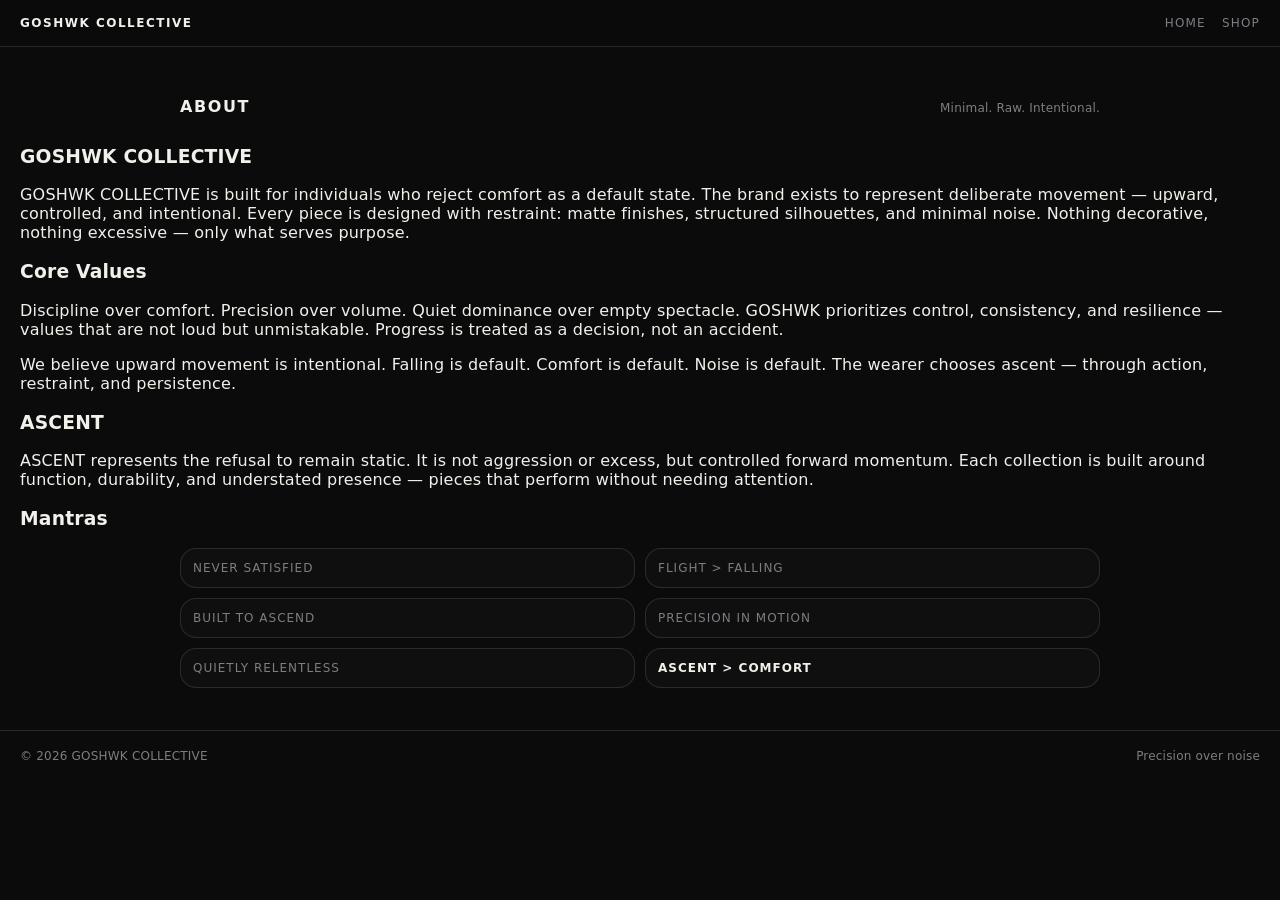
==== about.html @ 1ef2240b "Add files via upload" ====
<!doctype html>
<html lang="en">
<head>
  <meta charset="utf-8" />
  <meta name="viewport" content="width=device-width, initial-scale=1" />
  <title>About — GOSHWK COLLECTIVE</title>
  <link rel="stylesheet" href="style.css" />
</head>
<body>
  <header class="topbar">
    <a class="brand" href="index.html">GOSHWK COLLECTIVE</a>
    <nav class="nav">
      <a href="index.html">Home</a>
      <a href="shop.html">Shop</a>
    </nav>
  </header>

  <main class="section">
    <div class="sectionHead">
      <h2>About</h2>
      <p class="small muted">Minimal. Raw. Intentional.</p>
    </div>

    <div class="aboutWrap">

      <!-- BRAND -->
      <div class="panel">
        <h3 class="aboutTitle">GOSHWK COLLECTIVE</h3>
        <p class="aboutText">
          GOSHWK COLLECTIVE is built for individuals who reject comfort as a default state.
          The brand exists to represent deliberate movement — upward, controlled, and
          intentional. Every piece is designed with restraint: matte finishes, structured
          silhouettes, and minimal noise. Nothing decorative, nothing excessive — only
          what serves purpose.
        </p>
      </div>

      <!-- CORE VALUES -->
      <div class="panel">
        <h3 class="aboutTitle">Core Values</h3>
        <p class="aboutText">
          Discipline over comfort. Precision over volume. Quiet dominance over empty
          spectacle. GOSHWK prioritizes control, consistency, and resilience — values
          that are not loud but unmistakable. Progress is treated as a decision, not an
          accident.
        </p>

        <p class="aboutText">
          We believe upward movement is intentional. Falling is default. Comfort is
          default. Noise is default. The wearer chooses ascent — through action,
          restraint, and persistence.
        </p>
      </div>

      <!-- ASCENT CONCEPT -->
      <div class="panel">
        <h3 class="aboutTitle">ASCENT</h3>
        <p class="aboutText">
          ASCENT represents the refusal to remain static. It is not aggression or
          excess, but controlled forward momentum. Each collection is built around
          function, durability, and understated presence — pieces that perform without
          needing attention.
        </p>
      </div>

      <!-- MANTRAS -->
      <div class="panel">
        <h3 class="aboutTitle">Mantras</h3>
        <ul class="mantras oneCol">
          <li>Never satisfied</li>
          <li>Flight &gt; Falling</li>
          <li>Built to Ascend</li>
          <li>Precision in Motion</li>
          <li>Quietly Relentless</li>
          <li><strong>ASCENT &gt; COMFORT</strong></li>
        </ul>
      </div>

    </div>
  </main>

  <footer class="footer">
    <span class="muted">© <span id="year"></span> GOSHWK COLLECTIVE</span>
    <span class="muted">Precision over noise</span>
  </footer>

  <script>
    document.getElementById("year").textContent =
      new Date().getFullYear();
  </script>
</body>
</html>
---- style.css ----
:root{
  --bg:#0b0b0c;
  --fg:#f2f0ea;
  --muted:#7b7e82;
  --olive:#5b614c;
  --accent:#f2a400;
  --line:rgba(242,240,234,.12);
}

*{box-sizing:border-box}
html,body{height:100%}
body{
  margin:0;
  font-family: ui-sans-serif, system-ui, -apple-system, Segoe UI, Roboto, Arial;
  background:var(--bg);
  color:var(--fg);
  letter-spacing:.2px;
}

a{color:inherit;text-decoration:none}
a:hover{opacity:.85}

.topbar{
  position:sticky; top:0;
  display:flex; align-items:center; justify-content:space-between;
  padding:16px 20px;
  background:rgba(11,11,12,.86);
  backdrop-filter: blur(10px);
  border-bottom:1px solid var(--line);
  z-index:10;
}
.brand{
  font-weight:700;
  letter-spacing:1.5px;
  font-size:12px;
}
.nav{display:flex; gap:16px; align-items:center}
.nav a{font-size:12px; letter-spacing:1.2px; text-transform:uppercase; color:var(--muted)}
.nav a:hover{color:var(--fg)}

.hero{
  min-height:78vh;
  display:grid;
  place-items:center;
  padding:40px 20px;
  border-bottom:1px solid var(--line);
  background:
    radial-gradient(800px 400px at 20% 20%, rgba(242,164,0,.08), transparent 60%),
    radial-gradient(900px 500px at 80% 30%, rgba(91,97,76,.10), transparent 60%),
    linear-gradient(180deg, rgba(255,255,255,.02), transparent 50%);
}

.heroInner{max-width:920px; width:100%}
.kicker{
  margin:0 0 10px;
  font-size:11px;
  letter-spacing:2.2px;
  text-transform:uppercase;
  color:var(--muted);
}
.headline{
  margin:0;
  font-size:56px;
  line-height:1;
  letter-spacing:3px;
}
.subhead{
  margin:14px 0 10px;
  max-width:70ch;
  color:var(--fg);
  font-size:14px;
  line-height:1.7;
}
.quote{
  margin:0 0 22px;
  color:var(--muted);
  font-size:13px;
  letter-spacing:.6px;
}
.muted{color:var(--muted)}
.small{font-size:12px}

.heroActions{display:flex; gap:12px; flex-wrap:wrap}
.btn{
  display:inline-flex;
  align-items:center;
  justify-content:center;
  padding:12px 14px;
  border:1px solid var(--line);
  background:rgba(242,240,234,.06);
  border-radius:14px;
  font-size:12px;
  letter-spacing:1.2px;
  text-transform:uppercase;
}
.btn.ghost{
  background:transparent;
}
.btn:hover{
  border-color:rgba(242,240,234,.22);
}

.section{padding:42px 20px}
.sectionHead{
  display:flex;
  align-items:baseline;
  justify-content:space-between;
  gap:12px;
  max-width:920px;
  margin:0 auto 18px;
}
.section h2{
  margin:0;
  font-size:16px;
  letter-spacing:1.6px;
  text-transform:uppercase;
}

.grid{
  max-width:920px;
  margin:0 auto;
  display:grid;
  grid-template-columns:repeat(2, 1fr);
  gap:12px;
}
.tile{
  margin:0;
  border:1px solid var(--line);
  border-radius:18px;
  overflow:hidden;
  background:rgba(242,240,234,.03);
}
.tile img{width:100%; height:100%; object-fit:cover; display:block}
.ph{
  height:240px;
  display:grid;
  place-items:center;
  color:rgba(242,240,234,.35);
  letter-spacing:2px;
  font-size:12px;
  border-bottom:1px solid var(--line);
  background:
    linear-gradient(135deg, rgba(255,255,255,.03), transparent 60%),
    radial-gradient(420px 220px at 30% 30%, rgba(242,164,0,.06), transparent 60%);
}
figcaption{
  padding:12px 12px 14px;
  font-size:12px;
  letter-spacing:1px;
  text-transform:uppercase;
  color:var(--muted);
}

.mantras{
  max-width:920px;
  margin:0 auto;
  padding:0;
  list-style:none;
  display:grid;
  grid-template-columns:repeat(2, 1fr);
  gap:10px;
}
.mantras li{
  border:1px solid var(--line);
  border-radius:16px;
  padding:12px 12px;
  background:rgba(242,240,234,.02);
  color:var(--muted);
  font-size:12px;
  letter-spacing:1px;
  text-transform:uppercase;
}
.mantras li strong{color:var(--fg)}

.footer{
  display:flex;
  justify-content:space-between;
  gap:12px;
  padding:18px 20px;
  border-top:1px solid var(--line);
  font-size:12px;
}

@media (max-width:720px){
  .headline{font-size:40px}
  .grid{grid-template-columns:1fr}
  .mantras{grid-template-columns:1fr}
  .footer{flex-direction:column}
}
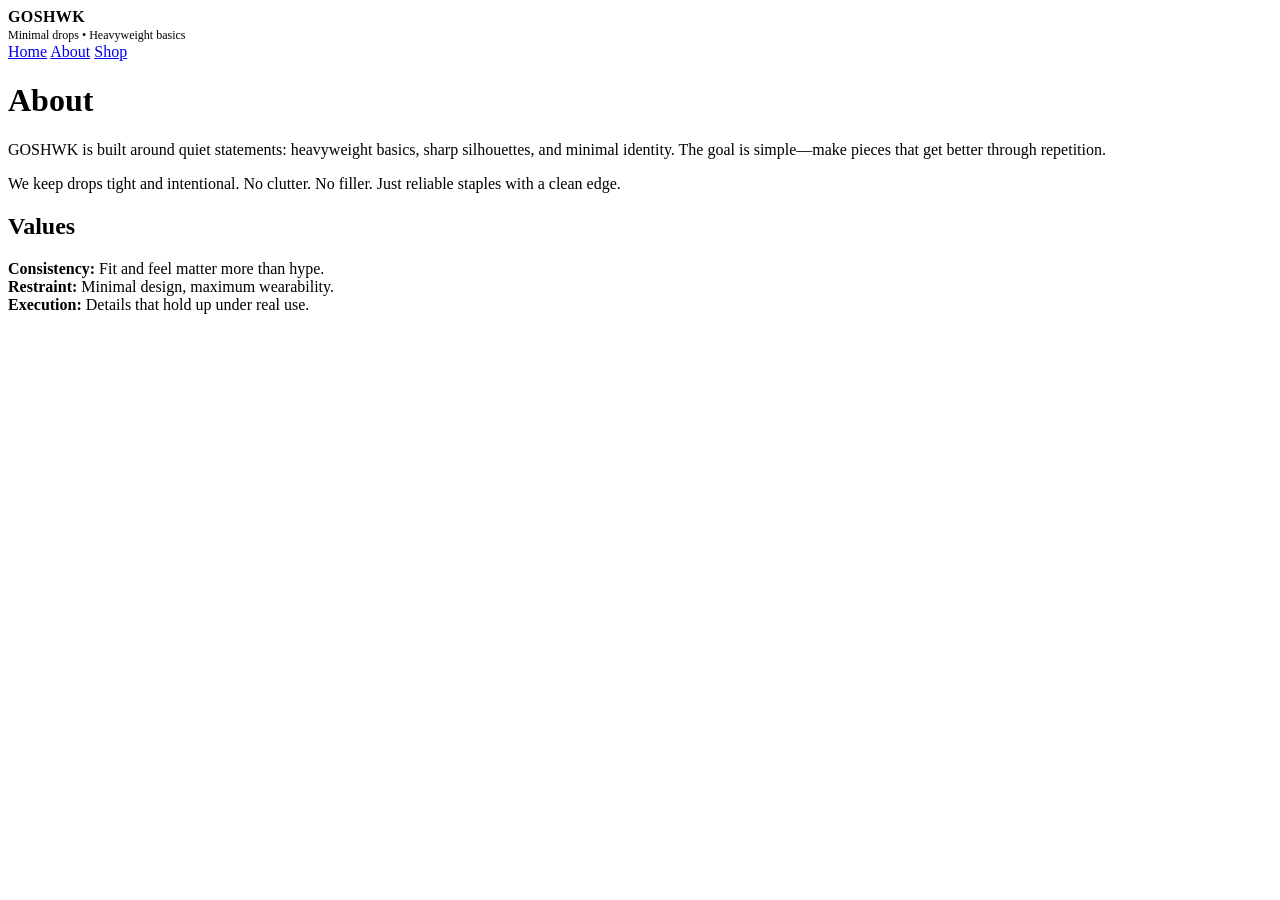
==== commit 47cf091f: "Update about.html" ====
--- a/about.html
+++ b/about.html
@@ -1,92 +1,49 @@
 <!doctype html>
 <html lang="en">
 <head>
-  <meta charset="utf-8" />
-  <meta name="viewport" content="width=device-width, initial-scale=1" />
-  <title>About — GOSHWK COLLECTIVE</title>
-  <link rel="stylesheet" href="style.css" />
+  <meta charset="UTF-8" />
+  <meta name="viewport" content="width=device-width, initial-scale=1"/>
+  <title>About — GOSHWK</title>
+  <link rel="stylesheet" href="styles.css" />
 </head>
 <body>
-  <header class="topbar">
-    <a class="brand" href="index.html">GOSHWK COLLECTIVE</a>
-    <nav class="nav">
-      <a href="index.html">Home</a>
-      <a href="shop.html">Shop</a>
-    </nav>
-  </header>
+  <div class="wrap">
+    <header>
+      <div class="brand">
+        <div class="dot"></div>
+        <div>
+          <div style="font-weight:800; letter-spacing:.4px;">GOSHWK</div>
+          <div style="font-size:12px; color:var(--muted); margin-top:2px;">Minimal drops • Heavyweight basics</div>
+        </div>
+      </div>
+      <nav>
+        <a href="index.html">Home</a>
+        <a class="active" href="about.html">About</a>
+        <a href="shop.html">Shop</a>
+      </nav>
+    </header>
 
-  <main class="section">
-    <div class="sectionHead">
-      <h2>About</h2>
-      <p class="small muted">Minimal. Raw. Intentional.</p>
-    </div>
+    <div class="card">
+      <div class="p">
+        <h1>About</h1>
+        <p class="sub">
+          GOSHWK is built around quiet statements: heavyweight basics, sharp silhouettes, and minimal identity.
+          The goal is simple—make pieces that get better through repetition.
+        </p>
+        <p class="sub">
+          We keep drops tight and intentional. No clutter. No filler. Just reliable staples with a clean edge.
+        </p>
 
-    <div class="aboutWrap">
+        <div class="hr"></div>
 
-      <!-- BRAND -->
-      <div class="panel">
-        <h3 class="aboutTitle">GOSHWK COLLECTIVE</h3>
-        <p class="aboutText">
-          GOSHWK COLLECTIVE is built for individuals who reject comfort as a default state.
-          The brand exists to represent deliberate movement — upward, controlled, and
-          intentional. Every piece is designed with restraint: matte finishes, structured
-          silhouettes, and minimal noise. Nothing decorative, nothing excessive — only
-          what serves purpose.
+        <h2>Values</h2>
+        <p class="sub">
+          <b>Consistency:</b> Fit and feel matter more than hype.<br/>
+          <b>Restraint:</b> Minimal design, maximum wearability.<br/>
+          <b>Execution:</b> Details that hold up under real use.
         </p>
       </div>
-
-      <!-- CORE VALUES -->
-      <div class="panel">
-        <h3 class="aboutTitle">Core Values</h3>
-        <p class="aboutText">
-          Discipline over comfort. Precision over volume. Quiet dominance over empty
-          spectacle. GOSHWK prioritizes control, consistency, and resilience — values
-          that are not loud but unmistakable. Progress is treated as a decision, not an
-          accident.
-        </p>
-
-        <p class="aboutText">
-          We believe upward movement is intentional. Falling is default. Comfort is
-          default. Noise is default. The wearer chooses ascent — through action,
-          restraint, and persistence.
-        </p>
-      </div>
-
-      <!-- ASCENT CONCEPT -->
-      <div class="panel">
-        <h3 class="aboutTitle">ASCENT</h3>
-        <p class="aboutText">
-          ASCENT represents the refusal to remain static. It is not aggression or
-          excess, but controlled forward momentum. Each collection is built around
-          function, durability, and understated presence — pieces that perform without
-          needing attention.
-        </p>
-      </div>
-
-      <!-- MANTRAS -->
-      <div class="panel">
-        <h3 class="aboutTitle">Mantras</h3>
-        <ul class="mantras oneCol">
-          <li>Never satisfied</li>
-          <li>Flight &gt; Falling</li>
-          <li>Built to Ascend</li>
-          <li>Precision in Motion</li>
-          <li>Quietly Relentless</li>
-          <li><strong>ASCENT &gt; COMFORT</strong></li>
-        </ul>
-      </div>
-
     </div>
-  </main>
-
-  <footer class="footer">
-    <span class="muted">© <span id="year"></span> GOSHWK COLLECTIVE</span>
-    <span class="muted">Precision over noise</span>
-  </footer>
-
-  <script>
-    document.getElementById("year").textContent =
-      new Date().getFullYear();
-  </script>
+  </div>
 </body>
-</html>+</html>
